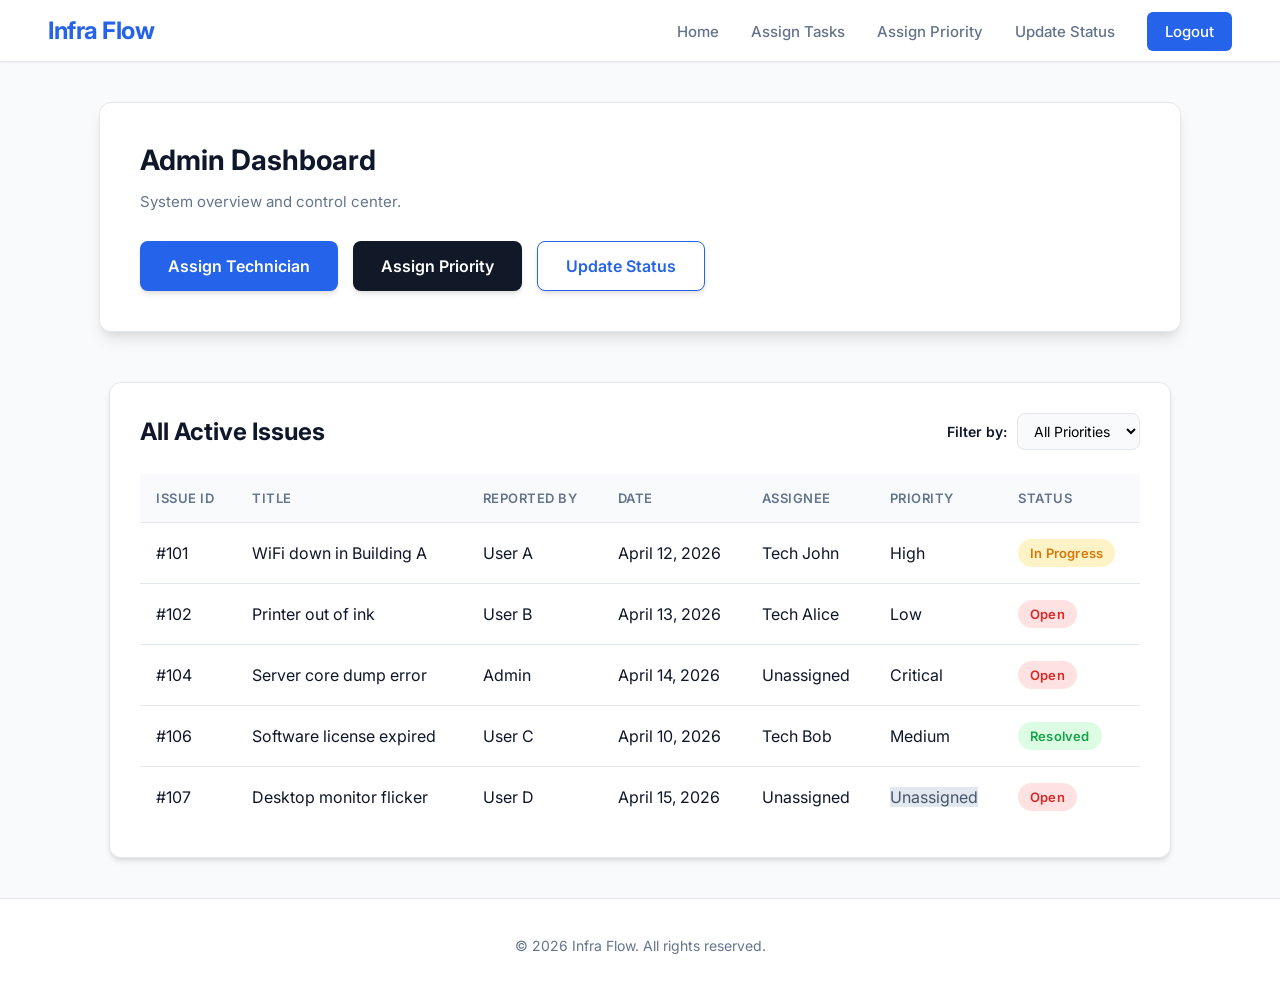
==== frontend/admin_dashboard.html @ 4d061b15 "Add files via upload" ====
<!DOCTYPE html>
<html lang="en">
<head>
    <meta charset="UTF-8">
    <meta name="viewport" content="width=device-width, initial-scale=1.0">
    <title>Admin Dashboard - Infra Flow</title>
    <link rel="stylesheet" href="styles.css">
</head>
<body>
    <nav>
        <h2>Infra Flow</h2>
        <div class="nav-links">
            <a href="front.html">Home</a>
            <a href="assign_technician.html">Assign Tasks</a>
            <a href="assign_priority.html">Assign Priority</a>
            <a href="update_status.html">Update Status</a>
            <a href="login.html" class="btn-nav">Logout</a>
        </div>
    </nav>

    <div class="page-container" style="padding-top: 40px; padding-bottom: 20px;">
        <div class="card" style="max-width: 1000px; text-align:left ; margin-bottom: 30px;">
            <h2>Admin Dashboard</h2>
            <p class="subtitle">System overview and control center.</p>
            <div style="display: flex; gap: 15px; margin-top: 20px; flex-wrap: wrap;">
                <a href="assign_technician.html" class="btn-primary">Assign Technician</a>
                <a href="assign_priority.html" class="btn-primary" style="background: #111827;">Assign Priority</a>
                <a href="update_status.html" class="btn-primary" style="background: var(--surface-color); color: var(--primary-color); border: 1px solid var(--primary-color);">Update Status</a>
            </div>
        </div>
    </div>

    <div class="table-container" style="margin-top: 0;">
        <div class="table-header">
            <h2>All Active Issues</h2>
            <div style="display: flex; gap: 10px; align-items: center;">
                <label for="priorityFilter" style="font-size: 14px; font-weight: 600;">Filter by:</label>
                <select id="priorityFilter" style="padding: 8px 12px; font-size: 14px;">
                    <option value="All">All Priorities</option>
                    <option value="Critical">Critical</option>
                    <option value="High">High</option>
                    <option value="Medium">Medium</option>
                    <option value="Low">Low</option>
                    <option value="Unassigned">Unassigned</option>
                </select>
            </div>
        </div>
        <table id="issuesTable">
            <thead>
                <tr>
                    <th>Issue ID</th>
                    <th>Title</th>
                    <th>Reported By</th>
                    <th>Date</th>
                    <th>Assignee</th>
                    <th>Priority</th>
                    <th>Status</th>
                </tr>
            </thead>
            <tbody>
                <tr>
                    <td>#101</td>
                    <td>WiFi down in Building A</td>
                    <td>User A</td>
                    <td>April 12, 2026</td>
                    <td>Tech John</td>
                    <td data-priority="High"><span class="priority high">High</span></td>
                    <td><span class="status in-progress">In Progress</span></td>
                </tr>
                <tr>
                    <td>#102</td>
                    <td>Printer out of ink</td>
                    <td>User B</td>
                    <td>April 13, 2026</td>
                    <td>Tech Alice</td>
                    <td data-priority="Low"><span class="priority low">Low</span></td>
                    <td><span class="status open">Open</span></td>
                </tr>
                <tr>
                    <td>#104</td>
                    <td>Server core dump error</td>
                    <td>Admin</td>
                    <td>April 14, 2026</td>
                    <td>Unassigned</td>
                    <td data-priority="Critical"><span class="priority critical">Critical</span></td>
                    <td><span class="status open">Open</span></td>
                </tr>
                <tr>
                    <td>#106</td>
                    <td>Software license expired</td>
                    <td>User C</td>
                    <td>April 10, 2026</td>
                    <td>Tech Bob</td>
                    <td data-priority="Medium"><span class="priority medium">Medium</span></td>
                    <td><span class="status resolved">Resolved</span></td>
                </tr>
                <tr>
                    <td>#107</td>
                    <td>Desktop monitor flicker</td>
                    <td>User D</td>
                    <td>April 15, 2026</td>
                    <td>Unassigned</td>
                    <td data-priority="Unassigned"><span class="priority" style="background:#e2e8f0; color:#475569;">Unassigned</span></td>
                    <td><span class="status open">Open</span></td>
                </tr>
            </tbody>
        </table>
    </div>

    <footer>
        <p>© 2026 Infra Flow. All rights reserved.</p>
    </footer>

    <script>
        document.getElementById('priorityFilter').addEventListener('change', function() {
            var selectedPriority = this.value;
            var rows = document.querySelectorAll('#issuesTable tbody tr');
            
            rows.forEach(function(row) {
                var priorityCell = row.querySelector('td[data-priority]');
                if (selectedPriority === 'All') {
                    row.style.display = '';
                } else {
                    if (priorityCell && priorityCell.getAttribute('data-priority') === selectedPriority) {
                        row.style.display = '';
                    } else {
                        row.style.display = 'none';
                    }
                }
            });
        });
    </script>
</body>
</html>
---- frontend/styles.css ----
@import url('https://fonts.googleapis.com/css2?family=Inter:wght@400;500;600;700&display=swap');
:root {
    --bg-color: #f8fafc;  
    --surface-color: #ffffff;
    --primary-color: #2563eb; 
    --primary-hover: #1d4ed8; 
    --text-main: #0f172a; 
    --text-muted: #64748b; 
    --border-color: #e2e8f0; 
    --navbar-bg: #ffffff;
    --navbar-text: #0f172a;
    --shadow-sm: 0 1px 2px 0 rgba(0, 0, 0, 0.05);
    --shadow-md: 0 4px 6px -1px rgba(0, 0, 0, 0.1), 0 2px 4px -1px rgba(0, 0, 0, 0.06);
    --shadow-lg: 0 10px 15px -3px rgba(0, 0, 0, 0.1), 0 4px 6px -2px rgba(0, 0, 0, 0.05);
    --radius: 12px;
}
body {
    margin: 0;
    font-family: 'Inter', sans-serif;
    background-color: var(--bg-color);
    color: var(--text-main);
    display: flex;
    flex-direction: column;
    min-height: 100vh;}
nav {
    display: flex;
    justify-content: space-between;
    align-items: center;
    padding: 16px 48px;
    background: var(--navbar-bg);
    color: var(--navbar-text);
    box-shadow: var(--shadow-sm);
    position: sticky;
    top: 0;
    z-index: 50;
    border-bottom: 1px solid var(--border-color);
}
nav h2 {
    margin: 0;
    font-size: 24px;
    font-weight: 700;
    color: var(--primary-color);
    letter-spacing: -0.5px;
}
nav .nav-links a {
    color: var(--text-muted);
    text-decoration: none;
    margin-left: 28px;
    font-weight: 500;
    font-size: 15px;
    transition: color 0.2s;
}
nav .nav-links a:hover {
    color: var(--primary-color);
}
nav .nav-links a.btn-nav {
    background: var(--primary-color);
    color: white;
    padding: 10px 18px;
    border-radius: 6px;
}
nav .nav-links a.btn-nav:hover {
    background: var(--primary-hover);
    color: white;
} 
.sandy {
    flex-grow: 1;
    display: flex;
    flex-direction: column;
    justify-content: center;
    align-items: center;
    text-align: center;
    padding: 100px 20px;
    background: linear-gradient(180deg, rgba(37, 99, 235, 0.05) 0%, rgba(248, 250, 252, 0) 100%);
}

.sandy h1 {
    font-size: 56px;
    font-weight: 800;
    line-height: 1.1;
    color: var(--text-main);
    letter-spacing: -1.5px;
    margin-bottom: 20px;
    max-width: 800px;
}

.sandy p {
    font-size: 20px;
    color: var(--text-muted);
    margin-bottom: 40px;
    max-width: 600px;
    line-height: 1.6;
}
.btn-primary {
    padding: 14px 28px;
    border: none;
    border-radius: 8px;
    background: var(--primary-color);
    color: white;
    font-size: 16px;
    font-weight: 600;
    cursor: pointer;
    box-shadow: var(--shadow-md);
    transition: all 0.2s ease;
    text-decoration: none;
    display: inline-flex;
    align-items: center;
    justify-content: center;
}
.btn-primary:hover {
    background: var(--primary-hover);
    transform: translateY(-1px);
    box-shadow: var(--shadow-lg);
} 
.page-container {
    display: flex;
    flex-direction: column;
    align-items: center;
    justify-content: center;
    flex-grow: 1;
    padding: 60px 20px;
}
.card {
    background: var(--surface-color);
    padding: 40px;
    border-radius: var(--radius);
    width: 100%;
    max-width: 440px;
    box-shadow: var(--shadow-lg);
    border: 1px solid var(--border-color);
}
.card.center-content {
    text-align: center;
}
.card h2 {
    margin-top: 0;
    margin-bottom: 8px;
    font-size: 28px;
    font-weight: 700;
    color: var(--text-main);
}
.card p.subtitle {
    color: var(--text-muted);
    font-size: 15px;
    margin-bottom: 30px;
} 
form {
    display: flex;
    flex-direction: column;
    gap: 20px;
    text-align: left;
}
.form-group {
    display: flex;
    flex-direction: column;
    gap: 8px;
}
.form-group label {
    font-size: 14px;
    font-weight: 600;
    color: var(--text-main);
}
input, select, textarea {
    padding: 14px;
    border-radius: 8px;
    border: 1px solid var(--border-color);
    outline: none;
    font-family: 'Inter', sans-serif;
    font-size: 15px;
    background-color: #f8fafc;
    transition: border-color 0.2s, background-color 0.2s, box-shadow 0.2s;
}
input:focus, select:focus, textarea:focus {
    border-color: var(--primary-color);
    background-color: #fff;
    box-shadow: 0 0 0 4px rgba(37, 99, 235, 0.1);
}
textarea {
    resize: vertical;
} 
.table-container {
    background: var(--surface-color);
    padding: 30px;
    border-radius: var(--radius);
    width: 100%;
    max-width: 1000px;
    box-shadow: var(--shadow-md);
    border: 1px solid var(--border-color);
    margin: 40px auto;
}
.table-header {
    display: flex;
    justify-content: space-between;
    align-items: center;
    margin-bottom: 24px;
}
.table-header h2 {
    margin: 0;
    font-size: 24px;
    color: var(--text-main);
}
table {
    width: 100%;
    border-collapse: separate;
    border-spacing: 0;
}
th, td {
    padding: 16px;
    text-align: left;
    border-bottom: 1px solid var(--border-color);
}
th {
    background-color: #f8fafc;
    color: var(--text-muted);
    font-weight: 600;
    font-size: 13px;
    text-transform: uppercase;
    letter-spacing: 0.5px;
}
tr:last-child td {
    border-bottom: none;
}

tbody tr {
    transition: background-color 0.15s;
}
tbody tr:hover {
    background-color: #f1f5f9;
} 
.status {
    padding: 6px 12px;
    border-radius: 20px;
    font-size: 13px;
    font-weight: 600;
    display: inline-block;
    letter-spacing: 0.2px;
}
.status.open { background: #fee2e2; color: #dc2626; }
.status.in-progress { background: #fef3c7; color: #d97706; }
.status.resolved { background: #dcfce3; color: #16a34a; }
 .links {
    margin-top: 24px;
    font-size: 14px;
    text-align: center;
}
.links a {
    color: var(--primary-color);
    text-decoration: none;
    font-weight: 600;
}
.links a:hover {
    text-decoration: underline;
}
.tabs {
    display: flex;
    gap: 10px;
    margin-bottom: 24px;
}
.tabs button {
    flex: 1;
    padding: 12px;
    background: #f1f5f9;
    color: var(--text-muted);
    border: none;
    border-radius: 8px;
    font-weight: 600;
    cursor: pointer;
    font-size: 14px;
    transition: all 0.2s;
}
.tabs button.active {
    background: var(--primary-color);
    color: white;
}
.hidden { display: none !important; } 
.features {
    padding: 80px 20px;
    background: var(--surface-color);
    text-align: center;
    border-top: 1px solid var(--border-color);
}
.features h2 {
    font-size: 36px;
    margin-bottom: 50px;
    color: var(--text-main);
    letter-spacing: -0.5px;
}
.cards-container {
    display: flex;
    justify-content: center;
    gap: 30px;
    flex-wrap: wrap;
    max-width: 1200px;
    margin: 0 auto;
}
.feature-card {
    background: var(--surface-color);
    padding: 40px;
    border-radius: var(--radius);
    width: 320px;
    box-shadow: var(--shadow-sm);
    border: 1px solid var(--border-color);
    transition: transform 0.2s, box-shadow 0.2s;
    text-align: center;
}
.feature-card:hover {
    transform: translateY(-4px);
    box-shadow: var(--shadow-lg);
}
.feature-card h3 {
    margin-top: 0;
    color: var(--primary-color);
    font-size: 20px;
    margin-bottom: 12px;
}
.feature-card p {
    color: var(--text-muted);
    line-height: 1.6;
    margin: 0;
}
footer {
    background: var(--surface-color);
    padding: 24px;
    text-align: center;
    color: var(--text-muted);
    font-size: 14px;
    border-top: 1px solid var(--border-color);
}
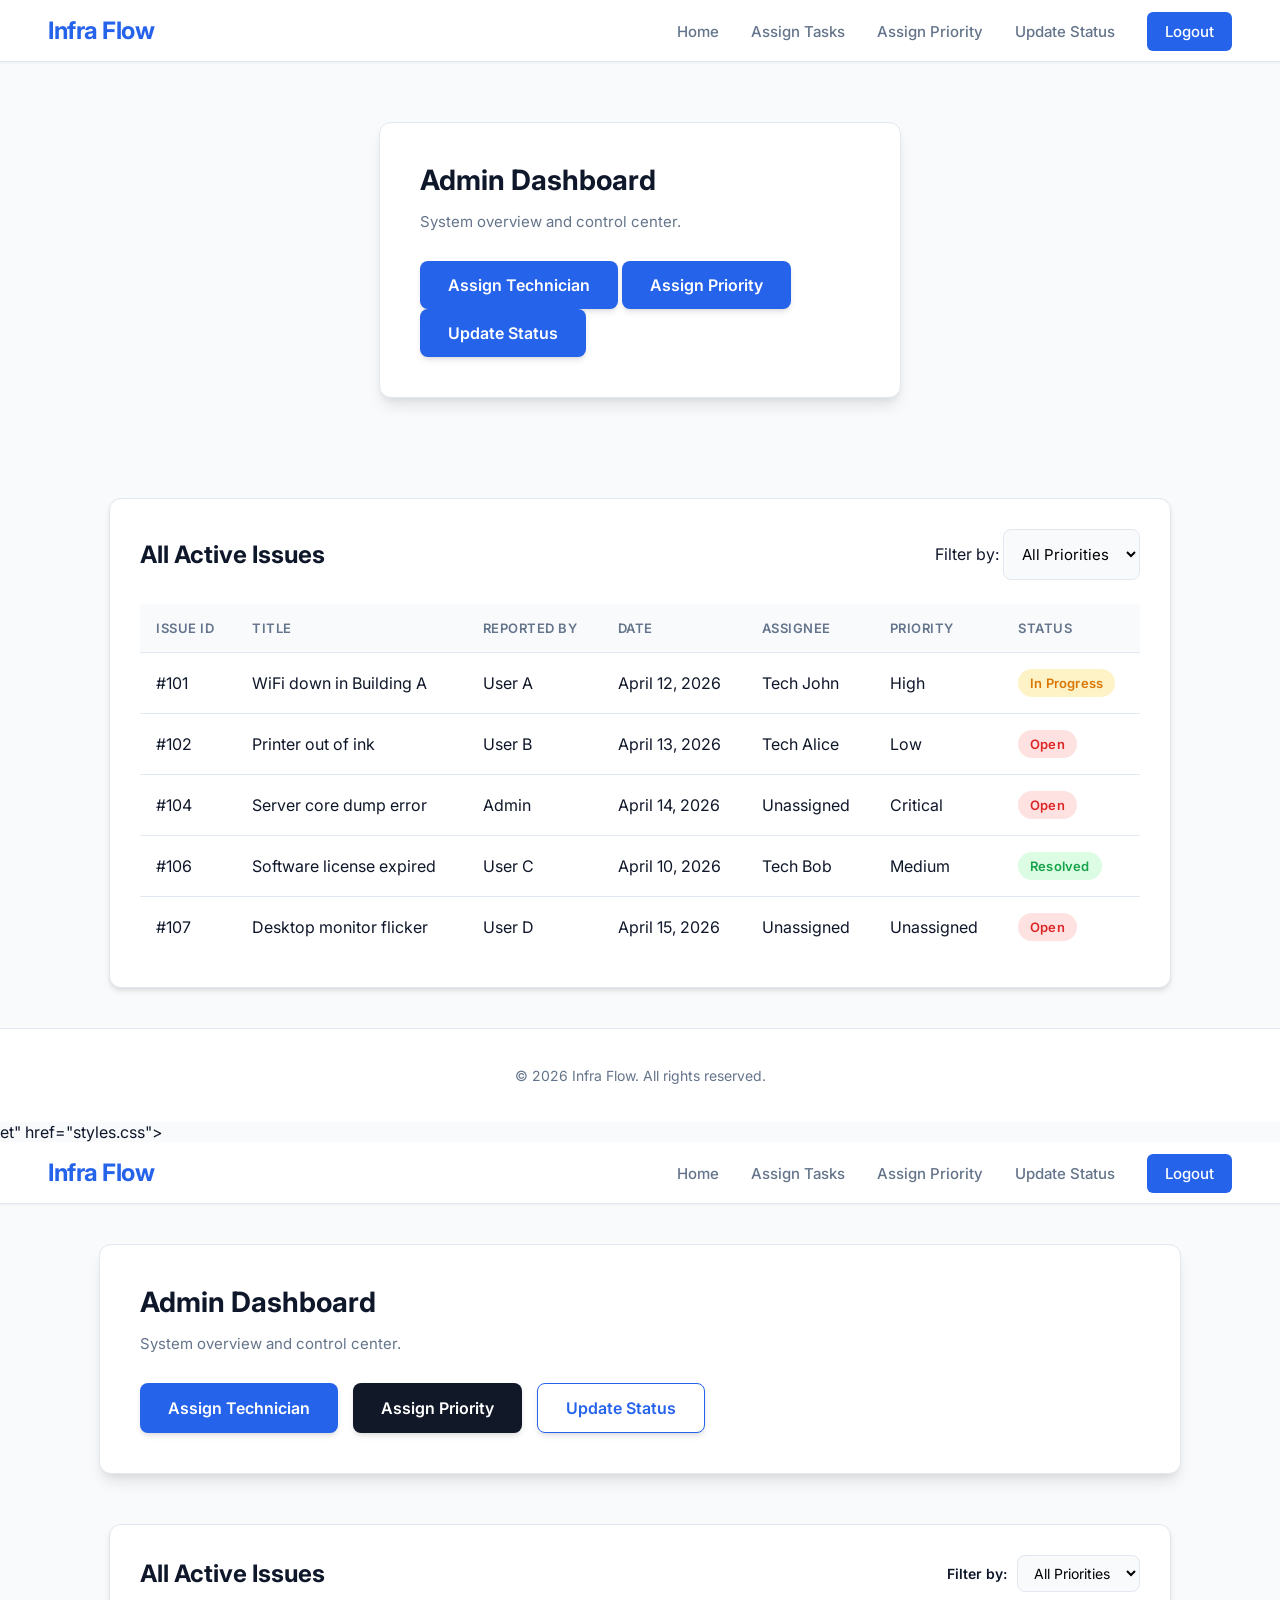
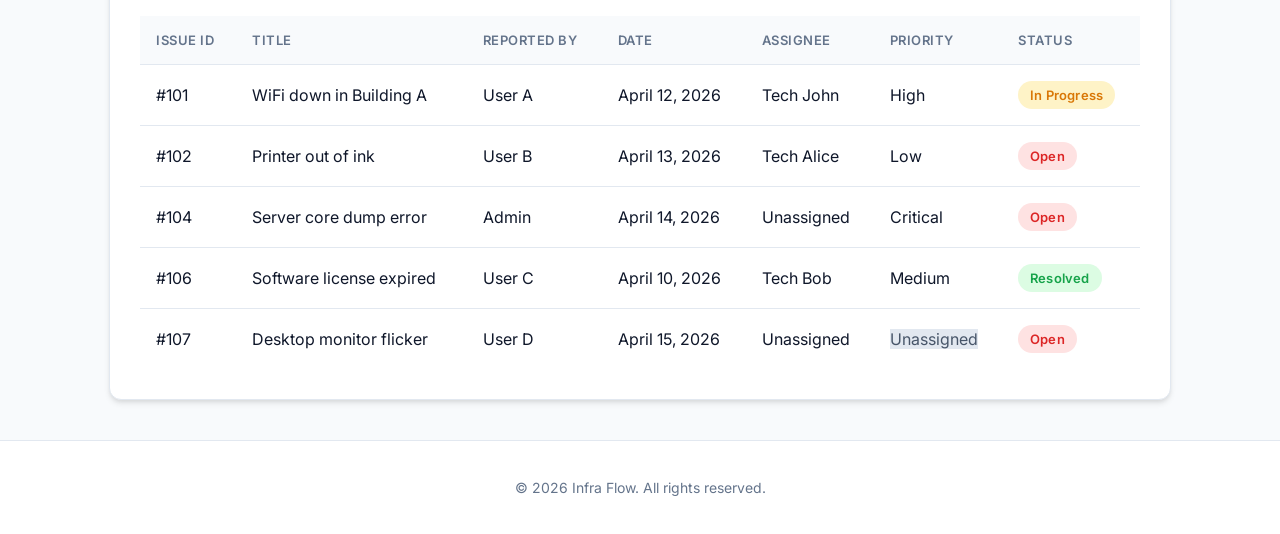
==== commit 96516187: "Update admin_dashboard.html" ====
--- a/frontend/admin_dashboard.html
+++ b/frontend/admin_dashboard.html
@@ -4,7 +4,119 @@
     <meta charset="UTF-8">
     <meta name="viewport" content="width=device-width, initial-scale=1.0">
     <title>Admin Dashboard - Infra Flow</title>
+    <link rel="styleshe<!DOCTYPE html>
+<html lang="en">
+<head>
+    <meta charset="UTF-8">
+    <meta name="viewport" content="width=device-width, initial-scale=1.0">
+    <title>Admin Dashboard - Infra Flow</title>
     <link rel="stylesheet" href="styles.css">
+</head>
+<body>
+    <nav>
+        <h2>Infra Flow</h2>
+        <div class="nav-links">
+            <a href="front.html">Home</a>
+            <a href="assign_technician.html">Assign Tasks</a>
+            <a href="assign_priority.html">Assign Priority</a>
+            <a href="update_status.html">Update Status</a>
+            <a href="login.html" class="btn-nav">Logout</a>
+        </div>
+    </nav>
+    <div class="page-container pt-40-pb-20">
+        <div class="card dashboard-header-card text-left">
+            <h2>Admin Dashboard</h2>
+            <p class="subtitle">System overview and control center.</p>
+            <div class="dashboard-actions">
+                <a href="assign_technician.html" class="btn-primary">Assign Technician</a>
+                <a href="assign_priority.html" class="btn-primary btn-dark">Assign Priority</a>
+                <a href="update_status.html" class="btn-primary btn-outline-primary">Update Status</a>
+            </div>
+        </div>
+    </div>
+    <div class="table-container mt-0">
+        <div class="table-header">
+            <h2>All Active Issues</h2>
+            <div class="filter-row">
+                <label for="priorityFilter" class="filter-label">Filter by:</label>
+                <select id="priorityFilter" class="filter-select">
+                    <option value="All">All Priorities</option>
+                    <option value="Critical">Critical</option>
+                    <option value="High">High</option>
+                    <option value="Medium">Medium</option>
+                    <option value="Low">Low</option>
+                    <option value="Unassigned">Unassigned</option>
+                </select>
+            </div>
+        </div>
+        <table id="issuesTable">
+            <thead>
+                <tr>
+                    <th>Issue ID</th>
+                    <th>Title</th>
+                    <th>Reported By</th>
+                    <th>Date</th>
+                    <th>Assignee</th>
+                    <th>Priority</th>
+                    <th>Status</th>
+                </tr>
+            </thead>
+            <tbody>
+                <tr>
+                    <td>#101</td>
+                    <td>WiFi down in Building A</td>
+                    <td>User A</td>
+                    <td>April 12, 2026</td>
+                    <td>Tech John</td>
+                    <td data-priority="High"><span class="priority high">High</span></td>
+                    <td><span class="status in-progress">In Progress</span></td>
+                </tr>
+                <tr>
+                    <td>#102</td>
+                    <td>Printer out of ink</td>
+                    <td>User B</td>
+                    <td>April 13, 2026</td>
+                    <td>Tech Alice</td>
+                    <td data-priority="Low"><span class="priority low">Low</span></td>
+                    <td><span class="status open">Open</span></td>
+                </tr>
+                <tr>
+                    <td>#104</td>
+                    <td>Server core dump error</td>
+                    <td>Admin</td>
+                    <td>April 14, 2026</td>
+                    <td>Unassigned</td>
+                    <td data-priority="Critical"><span class="priority critical">Critical</span></td>
+                    <td><span class="status open">Open</span></td>
+                </tr>
+                <tr>
+                    <td>#106</td>
+                    <td>Software license expired</td>
+                    <td>User C</td>
+                    <td>April 10, 2026</td>
+                    <td>Tech Bob</td>
+                    <td data-priority="Medium"><span class="priority medium">Medium</span></td>
+                    <td><span class="status resolved">Resolved</span></td>
+                </tr>
+                <tr>
+                    <td>#107</td>
+                    <td>Desktop monitor flicker</td>
+                    <td>User D</td>
+                    <td>April 15, 2026</td>
+                    <td>Unassigned</td>
+                    <td data-priority="Unassigned"><span class="priority unassigned">Unassigned</span></td>
+                    <td><span class="status open">Open</span></td>
+                </tr>
+            </tbody>
+        </table>
+    </div>
+
+    <footer>
+        <p>&copy 2026 Infra Flow. All rights reserved.</p>
+    </footer> 
+</body>
+</html>
+et" href="styles.css">
 </head>
 <body>
     <nav>
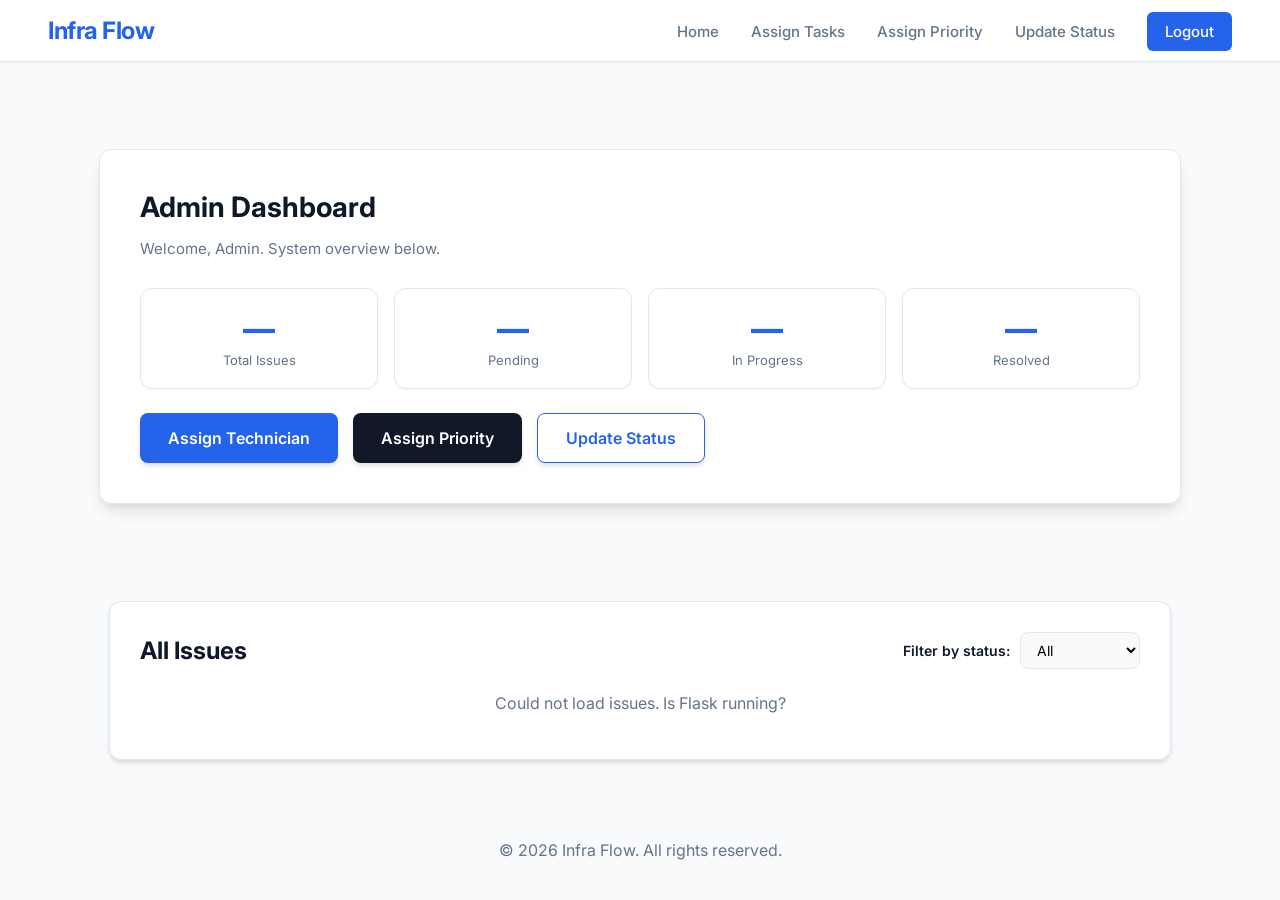
==== commit 886a3d68: "Add files via upload" ====
--- a/frontend/admin_dashboard.html
+++ b/frontend/admin_dashboard.html
@@ -4,13 +4,17 @@
     <meta charset="UTF-8">
     <meta name="viewport" content="width=device-width, initial-scale=1.0">
     <title>Admin Dashboard - Infra Flow</title>
-    <link rel="styleshe<!DOCTYPE html>
-<html lang="en">
-<head>
-    <meta charset="UTF-8">
-    <meta name="viewport" content="width=device-width, initial-scale=1.0">
-    <title>Admin Dashboard - Infra Flow</title>
     <link rel="stylesheet" href="styles.css">
+    <style>
+        .stat-row { display:flex; gap:16px; flex-wrap:wrap; margin-bottom:24px; }
+        .stat-card { background:var(--surface-color); border:1px solid var(--border-color); border-radius:var(--radius); padding:20px 28px; flex:1; min-width:140px; text-align:center; box-shadow:var(--shadow-sm); }
+        .stat-card .num { font-size:32px; font-weight:800; color:var(--primary-color); }
+        .stat-card .label { font-size:13px; color:var(--text-muted); margin-top:4px; }
+        .priority.critical { background:#fee2e2; color:#dc2626; }
+        .priority.high { background:#ffedd5; color:#ea580c; }
+        .priority.medium { background:#fef3c7; color:#d97706; }
+        .priority.low { background:#dcfce7; color:#16a34a; }
+    </style>
 </head>
 <body>
     <nav>
@@ -20,202 +24,59 @@
             <a href="assign_technician.html">Assign Tasks</a>
             <a href="assign_priority.html">Assign Priority</a>
             <a href="update_status.html">Update Status</a>
-            <a href="login.html" class="btn-nav">Logout</a>
-        </div>
-    </nav>
-    <div class="page-container pt-40-pb-20">
-        <div class="card dashboard-header-card text-left">
-            <h2>Admin Dashboard</h2>
-            <p class="subtitle">System overview and control center.</p>
-            <div class="dashboard-actions">
-                <a href="assign_technician.html" class="btn-primary">Assign Technician</a>
-                <a href="assign_priority.html" class="btn-primary btn-dark">Assign Priority</a>
-                <a href="update_status.html" class="btn-primary btn-outline-primary">Update Status</a>
-            </div>
-        </div>
-    </div>
-    <div class="table-container mt-0">
-        <div class="table-header">
-            <h2>All Active Issues</h2>
-            <div class="filter-row">
-                <label for="priorityFilter" class="filter-label">Filter by:</label>
-                <select id="priorityFilter" class="filter-select">
-                    <option value="All">All Priorities</option>
-                    <option value="Critical">Critical</option>
-                    <option value="High">High</option>
-                    <option value="Medium">Medium</option>
-                    <option value="Low">Low</option>
-                    <option value="Unassigned">Unassigned</option>
-                </select>
-            </div>
-        </div>
-        <table id="issuesTable">
-            <thead>
-                <tr>
-                    <th>Issue ID</th>
-                    <th>Title</th>
-                    <th>Reported By</th>
-                    <th>Date</th>
-                    <th>Assignee</th>
-                    <th>Priority</th>
-                    <th>Status</th>
-                </tr>
-            </thead>
-            <tbody>
-                <tr>
-                    <td>#101</td>
-                    <td>WiFi down in Building A</td>
-                    <td>User A</td>
-                    <td>April 12, 2026</td>
-                    <td>Tech John</td>
-                    <td data-priority="High"><span class="priority high">High</span></td>
-                    <td><span class="status in-progress">In Progress</span></td>
-                </tr>
-                <tr>
-                    <td>#102</td>
-                    <td>Printer out of ink</td>
-                    <td>User B</td>
-                    <td>April 13, 2026</td>
-                    <td>Tech Alice</td>
-                    <td data-priority="Low"><span class="priority low">Low</span></td>
-                    <td><span class="status open">Open</span></td>
-                </tr>
-                <tr>
-                    <td>#104</td>
-                    <td>Server core dump error</td>
-                    <td>Admin</td>
-                    <td>April 14, 2026</td>
-                    <td>Unassigned</td>
-                    <td data-priority="Critical"><span class="priority critical">Critical</span></td>
-                    <td><span class="status open">Open</span></td>
-                </tr>
-                <tr>
-                    <td>#106</td>
-                    <td>Software license expired</td>
-                    <td>User C</td>
-                    <td>April 10, 2026</td>
-                    <td>Tech Bob</td>
-                    <td data-priority="Medium"><span class="priority medium">Medium</span></td>
-                    <td><span class="status resolved">Resolved</span></td>
-                </tr>
-                <tr>
-                    <td>#107</td>
-                    <td>Desktop monitor flicker</td>
-                    <td>User D</td>
-                    <td>April 15, 2026</td>
-                    <td>Unassigned</td>
-                    <td data-priority="Unassigned"><span class="priority unassigned">Unassigned</span></td>
-                    <td><span class="status open">Open</span></td>
-                </tr>
-            </tbody>
-        </table>
-    </div>
-
-    <footer>
-        <p>&copy 2026 Infra Flow. All rights reserved.</p>
-    </footer> 
-</body>
-</html>
-et" href="styles.css">
-</head>
-<body>
-    <nav>
-        <h2>Infra Flow</h2>
-        <div class="nav-links">
-            <a href="front.html">Home</a>
-            <a href="assign_technician.html">Assign Tasks</a>
-            <a href="assign_priority.html">Assign Priority</a>
-            <a href="update_status.html">Update Status</a>
-            <a href="login.html" class="btn-nav">Logout</a>
+            <a href="login.html" class="btn-nav" id="logoutBtn">Logout</a>
         </div>
     </nav>
 
     <div class="page-container" style="padding-top: 40px; padding-bottom: 20px;">
-        <div class="card" style="max-width: 1000px; text-align:left ; margin-bottom: 30px;">
+        <div class="card" style="max-width:1000px; text-align:left; margin-bottom:30px;">
             <h2>Admin Dashboard</h2>
-            <p class="subtitle">System overview and control center.</p>
-            <div style="display: flex; gap: 15px; margin-top: 20px; flex-wrap: wrap;">
+            <p class="subtitle">Welcome, <span id="adminName">Admin</span>. System overview below.</p>
+
+            <!-- Stats -->
+            <div class="stat-row" id="statsRow">
+                <div class="stat-card"><div class="num" id="statTotal">—</div><div class="label">Total Issues</div></div>
+                <div class="stat-card"><div class="num" id="statPending">—</div><div class="label">Pending</div></div>
+                <div class="stat-card"><div class="num" id="statProgress">—</div><div class="label">In Progress</div></div>
+                <div class="stat-card"><div class="num" id="statResolved">—</div><div class="label">Resolved</div></div>
+            </div>
+
+            <div style="display:flex; gap:15px; margin-top:10px; flex-wrap:wrap;">
                 <a href="assign_technician.html" class="btn-primary">Assign Technician</a>
-                <a href="assign_priority.html" class="btn-primary" style="background: #111827;">Assign Priority</a>
-                <a href="update_status.html" class="btn-primary" style="background: var(--surface-color); color: var(--primary-color); border: 1px solid var(--primary-color);">Update Status</a>
+                <a href="assign_priority.html" class="btn-primary" style="background:#111827;">Assign Priority</a>
+                <a href="update_status.html" class="btn-primary" style="background:var(--surface-color); color:var(--primary-color); border:1px solid var(--primary-color);">Update Status</a>
             </div>
         </div>
     </div>
 
-    <div class="table-container" style="margin-top: 0;">
+    <div class="table-container" style="margin-top:0;">
         <div class="table-header">
-            <h2>All Active Issues</h2>
-            <div style="display: flex; gap: 10px; align-items: center;">
-                <label for="priorityFilter" style="font-size: 14px; font-weight: 600;">Filter by:</label>
-                <select id="priorityFilter" style="padding: 8px 12px; font-size: 14px;">
-                    <option value="All">All Priorities</option>
-                    <option value="Critical">Critical</option>
-                    <option value="High">High</option>
-                    <option value="Medium">Medium</option>
-                    <option value="Low">Low</option>
-                    <option value="Unassigned">Unassigned</option>
+            <h2>All Issues</h2>
+            <div style="display:flex; gap:10px; align-items:center;">
+                <label for="statusFilter" style="font-size:14px; font-weight:600;">Filter by status:</label>
+                <select id="statusFilter" style="padding:8px 12px; font-size:14px;">
+                    <option value="All">All</option>
+                    <option value="Pending">Pending</option>
+                    <option value="In Progress">In Progress</option>
+                    <option value="Scheduled">Scheduled</option>
+                    <option value="Resolved">Resolved</option>
+                    <option value="Closed">Closed</option>
                 </select>
             </div>
         </div>
-        <table id="issuesTable">
+        <p id="loadingMsg" style="color:var(--text-muted); text-align:center;">Loading issues...</p>
+        <table id="issuesTable" style="display:none;">
             <thead>
                 <tr>
                     <th>Issue ID</th>
-                    <th>Title</th>
-                    <th>Reported By</th>
+                    <th>Description</th>
+                    <th>Category</th>
+                    <th>Location</th>
+                    <th>Status</th>
                     <th>Date</th>
-                    <th>Assignee</th>
-                    <th>Priority</th>
-                    <th>Status</th>
                 </tr>
             </thead>
-            <tbody>
-                <tr>
-                    <td>#101</td>
-                    <td>WiFi down in Building A</td>
-                    <td>User A</td>
-                    <td>April 12, 2026</td>
-                    <td>Tech John</td>
-                    <td data-priority="High"><span class="priority high">High</span></td>
-                    <td><span class="status in-progress">In Progress</span></td>
-                </tr>
-                <tr>
-                    <td>#102</td>
-                    <td>Printer out of ink</td>
-                    <td>User B</td>
-                    <td>April 13, 2026</td>
-                    <td>Tech Alice</td>
-                    <td data-priority="Low"><span class="priority low">Low</span></td>
-                    <td><span class="status open">Open</span></td>
-                </tr>
-                <tr>
-                    <td>#104</td>
-                    <td>Server core dump error</td>
-                    <td>Admin</td>
-                    <td>April 14, 2026</td>
-                    <td>Unassigned</td>
-                    <td data-priority="Critical"><span class="priority critical">Critical</span></td>
-                    <td><span class="status open">Open</span></td>
-                </tr>
-                <tr>
-                    <td>#106</td>
-                    <td>Software license expired</td>
-                    <td>User C</td>
-                    <td>April 10, 2026</td>
-                    <td>Tech Bob</td>
-                    <td data-priority="Medium"><span class="priority medium">Medium</span></td>
-                    <td><span class="status resolved">Resolved</span></td>
-                </tr>
-                <tr>
-                    <td>#107</td>
-                    <td>Desktop monitor flicker</td>
-                    <td>User D</td>
-                    <td>April 15, 2026</td>
-                    <td>Unassigned</td>
-                    <td data-priority="Unassigned"><span class="priority" style="background:#e2e8f0; color:#475569;">Unassigned</span></td>
-                    <td><span class="status open">Open</span></td>
-                </tr>
-            </tbody>
+            <tbody id="issuesBody"></tbody>
         </table>
     </div>
 
@@ -224,23 +85,72 @@
     </footer>
 
     <script>
-        document.getElementById('priorityFilter').addEventListener('change', function() {
-            var selectedPriority = this.value;
-            var rows = document.querySelectorAll('#issuesTable tbody tr');
-            
-            rows.forEach(function(row) {
-                var priorityCell = row.querySelector('td[data-priority]');
-                if (selectedPriority === 'All') {
-                    row.style.display = '';
-                } else {
-                    if (priorityCell && priorityCell.getAttribute('data-priority') === selectedPriority) {
-                        row.style.display = '';
-                    } else {
-                        row.style.display = 'none';
-                    }
-                }
-            });
+        const API = 'http://localhost:5000';
+        const role = localStorage.getItem('role') || 'Faculty';
+        let allIssues = [];
+
+        document.getElementById('adminName').textContent = localStorage.getItem('name') || 'Admin';
+
+        function statusClass(status) {
+            if (!status) return 'open';
+            const s = status.toLowerCase().replace(' ', '-');
+            if (s === 'pending') return 'open';
+            if (['in-progress','scheduled','under-review'].includes(s)) return 'in-progress';
+            if (['resolved','closed'].includes(s)) return 'resolved';
+            return 'open';
+        }
+
+        function renderIssues(issues) {
+            const tbody = document.getElementById('issuesBody');
+            tbody.innerHTML = issues.map(i => `
+                <tr>
+                    <td style="font-weight:500;">#${i.issue_id}</td>
+                    <td>${i.description}</td>
+                    <td>${i.category || '-'}</td>
+                    <td>${i.building_name ? i.building_name + (i.room_no ? '/' + i.room_no : '') : '-'}</td>
+                    <td><span class="status ${statusClass(i.status)}">${i.status}</span></td>
+                    <td>${i.reported_date ? i.reported_date.substring(0, 10) : '-'}</td>
+                </tr>
+            `).join('');
+            document.getElementById('issuesTable').style.display = 'table';
+        }
+
+        async function loadStats() {
+            try {
+                const res = await fetch(`${API}/dashboard/status-count`, { headers: { role } });
+                const data = await res.json();
+                const total = Object.values(data).reduce((a, b) => a + b, 0);
+                document.getElementById('statTotal').textContent = total;
+                document.getElementById('statPending').textContent = data['Pending'] || 0;
+                document.getElementById('statProgress').textContent = (data['In Progress'] || 0) + (data['Scheduled'] || 0);
+                document.getElementById('statResolved').textContent = (data['Resolved'] || 0) + (data['Closed'] || 0);
+            } catch {}
+        }
+
+        async function loadIssues() {
+            try {
+                const res = await fetch(`${API}/issues`, { headers: { role } });
+                allIssues = await res.json();
+                document.getElementById('loadingMsg').style.display = 'none';
+                renderIssues(allIssues);
+            } catch (err) {
+                document.getElementById('loadingMsg').textContent = 'Could not load issues. Is Flask running?';
+            }
+        }
+
+        document.getElementById('statusFilter').addEventListener('change', function() {
+            const val = this.value;
+            renderIssues(val === 'All' ? allIssues : allIssues.filter(i => i.status === val));
         });
+
+        document.getElementById('logoutBtn').addEventListener('click', function(e) {
+            e.preventDefault();
+            localStorage.clear();
+            window.location.href = 'login.html';
+        });
+
+        loadStats();
+        loadIssues();
     </script>
 </body>
 </html>
--- a/frontend/styles.css
+++ b/frontend/styles.css
@@ -1,4 +1,5 @@
 @import url('https://fonts.googleapis.com/css2?family=Inter:wght@400;500;600;700&display=swap');
+
 :root {
     --bg-color: #f8fafc;  
     --surface-color: #ffffff;
@@ -14,6 +15,7 @@
     --shadow-lg: 0 10px 15px -3px rgba(0, 0, 0, 0.1), 0 4px 6px -2px rgba(0, 0, 0, 0.05);
     --radius: 12px;
 }
+
 body {
     margin: 0;
     font-family: 'Inter', sans-serif;
@@ -21,7 +23,10 @@
     color: var(--text-main);
     display: flex;
     flex-direction: column;
-    min-height: 100vh;}
+    min-height: 100vh;
+}
+
+/* NAVBAR */
 nav {
     display: flex;
     justify-content: space-between;
@@ -35,6 +40,7 @@
     z-index: 50;
     border-bottom: 1px solid var(--border-color);
 }
+
 nav h2 {
     margin: 0;
     font-size: 24px;
@@ -42,6 +48,7 @@
     color: var(--primary-color);
     letter-spacing: -0.5px;
 }
+
 nav .nav-links a {
     color: var(--text-muted);
     text-decoration: none;
@@ -50,19 +57,24 @@
     font-size: 15px;
     transition: color 0.2s;
 }
+
 nav .nav-links a:hover {
     color: var(--primary-color);
 }
+
 nav .nav-links a.btn-nav {
     background: var(--primary-color);
     color: white;
     padding: 10px 18px;
     border-radius: 6px;
 }
+
 nav .nav-links a.btn-nav:hover {
     background: var(--primary-hover);
     color: white;
-} 
+}
+
+/* HERO */
 .sandy {
     flex-grow: 1;
     display: flex;
@@ -91,6 +103,8 @@
     max-width: 600px;
     line-height: 1.6;
 }
+
+/* BUTTON */
 .btn-primary {
     padding: 14px 28px;
     border: none;
@@ -107,11 +121,14 @@
     align-items: center;
     justify-content: center;
 }
+
 .btn-primary:hover {
     background: var(--primary-hover);
     transform: translateY(-1px);
     box-shadow: var(--shadow-lg);
-} 
+}
+
+/* PAGE */
 .page-container {
     display: flex;
     flex-direction: column;
@@ -120,6 +137,8 @@
     flex-grow: 1;
     padding: 60px 20px;
 }
+
+/* CARD */
 .card {
     background: var(--surface-color);
     padding: 40px;
@@ -129,9 +148,11 @@
     box-shadow: var(--shadow-lg);
     border: 1px solid var(--border-color);
 }
+
 .card.center-content {
     text-align: center;
 }
+
 .card h2 {
     margin-top: 0;
     margin-bottom: 8px;
@@ -139,27 +160,33 @@
     font-weight: 700;
     color: var(--text-main);
 }
+
 .card p.subtitle {
     color: var(--text-muted);
     font-size: 15px;
     margin-bottom: 30px;
-} 
+}
+
+/* FORM */
 form {
     display: flex;
     flex-direction: column;
     gap: 20px;
     text-align: left;
 }
+
 .form-group {
     display: flex;
     flex-direction: column;
     gap: 8px;
 }
+
 .form-group label {
     font-size: 14px;
     font-weight: 600;
     color: var(--text-main);
 }
+
 input, select, textarea {
     padding: 14px;
     border-radius: 8px;
@@ -170,14 +197,18 @@
     background-color: #f8fafc;
     transition: border-color 0.2s, background-color 0.2s, box-shadow 0.2s;
 }
+
 input:focus, select:focus, textarea:focus {
     border-color: var(--primary-color);
     background-color: #fff;
     box-shadow: 0 0 0 4px rgba(37, 99, 235, 0.1);
 }
+
 textarea {
     resize: vertical;
-} 
+}
+
+/* TABLE */
 .table-container {
     background: var(--surface-color);
     padding: 30px;
@@ -188,141 +219,251 @@
     border: 1px solid var(--border-color);
     margin: 40px auto;
 }
+
 .table-header {
     display: flex;
     justify-content: space-between;
     align-items: center;
     margin-bottom: 24px;
 }
+
 .table-header h2 {
     margin: 0;
     font-size: 24px;
     color: var(--text-main);
 }
+
 table {
     width: 100%;
     border-collapse: separate;
     border-spacing: 0;
 }
+
 th, td {
     padding: 16px;
     text-align: left;
     border-bottom: 1px solid var(--border-color);
 }
+
 th {
     background-color: #f8fafc;
     color: var(--text-muted);
     font-weight: 600;
     font-size: 13px;
     text-transform: uppercase;
-    letter-spacing: 0.5px;
-}
-tr:last-child td {
-    border-bottom: none;
-}
-
-tbody tr {
-    transition: background-color 0.15s;
-}
+}
+
 tbody tr:hover {
     background-color: #f1f5f9;
-} 
+}
+
+/* STATUS */
 .status {
     padding: 6px 12px;
     border-radius: 20px;
     font-size: 13px;
     font-weight: 600;
-    display: inline-block;
-    letter-spacing: 0.2px;
-}
+}
+
 .status.open { background: #fee2e2; color: #dc2626; }
 .status.in-progress { background: #fef3c7; color: #d97706; }
 .status.resolved { background: #dcfce3; color: #16a34a; }
- .links {
+
+/* PRIORITY */
+.priority {
+    padding: 6px 12px;
+    border-radius: 20px;
+    font-size: 13px;
+    font-weight: 600;
+}
+
+.priority.high { background: #fee2e2; color: #dc2626; }
+.priority.medium { background: #fef3c7; color: #d97706; }
+.priority.low { background: #dcfce3; color: #16a34a; }
+.priority.critical { background: #7f1d1d; color: #ffffff; }
+
+/* LINKS */
+.links {
     margin-top: 24px;
-    font-size: 14px;
     text-align: center;
 }
+
 .links a {
     color: var(--primary-color);
-    text-decoration: none;
-    font-weight: 600;
-}
-.links a:hover {
-    text-decoration: underline;
-}
-.tabs {
-    display: flex;
-    gap: 10px;
-    margin-bottom: 24px;
-}
-.tabs button {
-    flex: 1;
-    padding: 12px;
-    background: #f1f5f9;
-    color: var(--text-muted);
-    border: none;
-    border-radius: 8px;
-    font-weight: 600;
-    cursor: pointer;
-    font-size: 14px;
-    transition: all 0.2s;
-}
-.tabs button.active {
-    background: var(--primary-color);
-    color: white;
-}
-.hidden { display: none !important; } 
+    font-weight: 600;
+}
+
+/* FEATURES */
 .features {
     padding: 80px 20px;
-    background: var(--surface-color);
     text-align: center;
-    border-top: 1px solid var(--border-color);
-}
-.features h2 {
-    font-size: 36px;
-    margin-bottom: 50px;
-    color: var(--text-main);
-    letter-spacing: -0.5px;
-}
+}
+
 .cards-container {
     display: flex;
-    justify-content: center;
     gap: 30px;
     flex-wrap: wrap;
-    max-width: 1200px;
-    margin: 0 auto;
-}
+    justify-content: center;
+}
+
 .feature-card {
-    background: var(--surface-color);
     padding: 40px;
     border-radius: var(--radius);
     width: 320px;
     box-shadow: var(--shadow-sm);
-    border: 1px solid var(--border-color);
-    transition: transform 0.2s, box-shadow 0.2s;
-    text-align: center;
-}
-.feature-card:hover {
-    transform: translateY(-4px);
-    box-shadow: var(--shadow-lg);
-}
-.feature-card h3 {
-    margin-top: 0;
-    color: var(--primary-color);
-    font-size: 20px;
-    margin-bottom: 12px;
-}
-.feature-card p {
-    color: var(--text-muted);
-    line-height: 1.6;
-    margin: 0;
-}
+} 
 footer {
-    background: var(--surface-color);
     padding: 24px;
     text-align: center;
     color: var(--text-muted);
+} 
+input[type="file"] {
+    padding: 10px;
+    background-color: #f8fafc;
+    border: 1px dashed var(--border-color);
+    cursor: pointer;
+}
+
+input[type="file"]:hover {
+    border-color: var(--primary-color);
+}
+ 
+#preview {
+    margin-top: 10px;
+    max-width: 100%;
+    max-height: 200px;
+    border-radius: 8px;
+    display: none;
+    border: 1px solid var(--border-color);
+    box-shadow: var(--shadow-sm);
+}
+ 
+.success-msg {
+    color: #16a34a;
     font-size: 14px;
-    border-top: 1px solid var(--border-color);
-}
+    font-weight: 500;
+    margin-top: 10px;
+    display: none;
+}
+
+ 
+.tabs {
+    display: flex;
+    gap: 10px;
+    margin-bottom: 24px;
+    border-bottom: 1px solid var(--border-color);
+}
+
+.tabs button {
+    flex: 1;
+    background: none;
+    border: none;
+    padding: 12px;
+    font-size: 15px;
+    font-weight: 600;
+    color: var(--text-muted);
+    cursor: pointer;
+    border-bottom: 2px solid transparent;
+    margin-bottom: -1px;
+    transition: all 0.2s;
+}
+
+.tabs button:hover {
+    color: var(--text-main);
+}
+
+.tabs button.active {
+    color: var(--primary-color);
+    border-bottom-color: var(--primary-color);
+}
+
+.hidden {
+    display: none !important;
+}
+ 
+.mt-0 { margin-top: 0 !important; }
+.mt-8 { margin-top: 8px !important; }
+.mt-10 { margin-top: 10px !important; }
+.mt-16 { margin-top: 16px !important; }
+.mb-24 { margin-bottom: 24px !important; }
+.pt-40-pb-20 { padding-top: 40px; padding-bottom: 20px; }
+.text-left { text-align: left !important; }
+.text-center { text-align: center !important; }
+.w-100 { width: 100% !important; }
+
+.dashboard-header-card {
+    max-width: 1000px;
+    margin-bottom: 30px;
+}
+.dashboard-actions {
+    display: flex;
+    gap: 15px;
+    margin-top: 20px;
+    flex-wrap: wrap;
+}
+.filter-row {
+    display: flex;
+    gap: 10px;
+    align-items: center;
+}
+.filter-label {
+    font-size: 14px;
+    font-weight: 600;
+}
+.filter-select {
+    padding: 8px 12px;
+    font-size: 14px;
+}
+.priority.unassigned {
+    background: #e2e8f0;
+    color: #475569;
+}
+
+.auth-card {
+    max-width: 420px;
+    padding: 32px;
+}
+.auth-title {
+    font-size: 24px;
+    color: var(--primary-color);
+    margin: 0;
+}
+.auth-links {
+    margin-top: 20px;
+}
+.auth-links p {
+    font-size: 14px;
+    color: var(--text-muted);
+}
+.auth-links a {
+    color: var(--primary-color);
+    font-weight: 600;
+    text-decoration: none;
+}
+.btn-dark {
+    background: #111827;
+}
+.btn-dark:hover {
+    background: #000000;
+}
+.btn-outline-primary {
+    background: var(--surface-color) !important;
+    color: var(--primary-color) !important;
+    border: 1px solid var(--primary-color) !important;
+}
+.btn-outline-primary:hover {
+    background: #eff6ff !important;
+} 
+@media (max-width: 480px) {
+    .card {
+        padding: 25px;
+    }
+
+    nav {
+        padding: 12px 20px;
+    }
+
+    .nav-links a {
+        margin-left: 15px;
+    }
+}
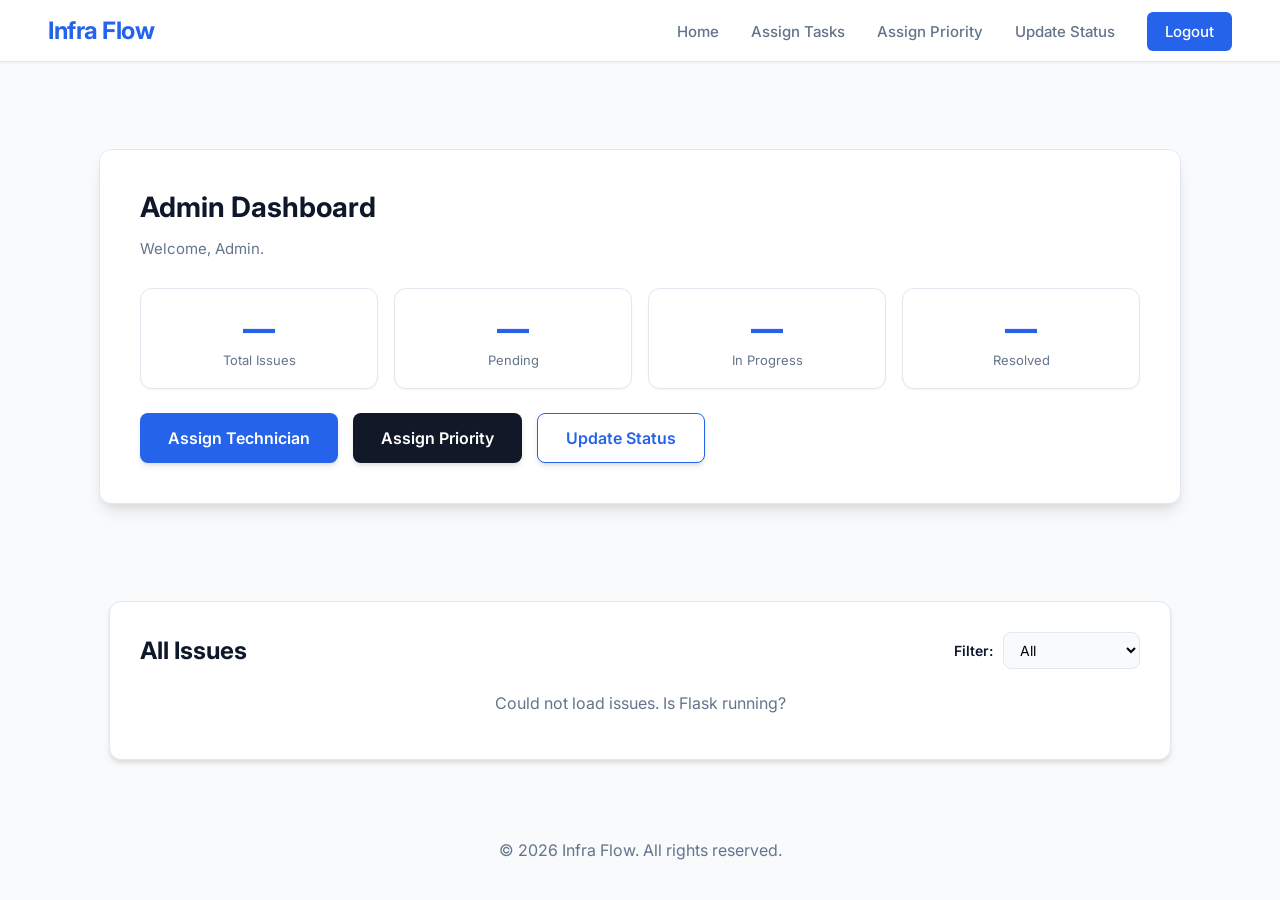
==== commit 68dd917f: "Refactor admin dashboard layout and styles Refactor styles and HTML structure for admin dashboard. U" ====
--- a/frontend/admin_dashboard.html
+++ b/frontend/admin_dashboard.html
@@ -6,14 +6,51 @@
     <title>Admin Dashboard - Infra Flow</title>
     <link rel="stylesheet" href="styles.css">
     <style>
-        .stat-row { display:flex; gap:16px; flex-wrap:wrap; margin-bottom:24px; }
-        .stat-card { background:var(--surface-color); border:1px solid var(--border-color); border-radius:var(--radius); padding:20px 28px; flex:1; min-width:140px; text-align:center; box-shadow:var(--shadow-sm); }
-        .stat-card .num { font-size:32px; font-weight:800; color:var(--primary-color); }
-        .stat-card .label { font-size:13px; color:var(--text-muted); margin-top:4px; }
-        .priority.critical { background:#fee2e2; color:#dc2626; }
-        .priority.high { background:#ffedd5; color:#ea580c; }
-        .priority.medium { background:#fef3c7; color:#d97706; }
-        .priority.low { background:#dcfce7; color:#16a34a; }
+        .stat-row {
+            display: flex; gap: 16px; flex-wrap: wrap; margin-bottom: 24px;
+        }
+        .stat-card {
+            background: var(--surface-color);
+            border: 1px solid var(--border-color);
+            border-radius: var(--radius);
+            padding: 20px 28px;
+            flex: 1; min-width: 130px;
+            text-align: center;
+            box-shadow: var(--shadow-sm);
+        }
+        .stat-card .num  { font-size: 32px; font-weight: 800; color: var(--primary-color); }
+        .stat-card .lbl  { font-size: 13px; color: var(--text-muted); margin-top: 4px; }
+
+        /* Proof thumbnail in table */
+        .thumb {
+            width: 40px; height: 40px;
+            object-fit: cover;
+            border-radius: 5px;
+            border: 1px solid var(--border-color);
+            cursor: pointer;
+            transition: transform 0.15s;
+        }
+        .thumb:hover { transform: scale(1.1); }
+
+        /* Lightbox */
+        #lightbox {
+            display: none;
+            position: fixed; inset: 0;
+            background: rgba(0,0,0,0.82);
+            z-index: 999;
+            justify-content: center; align-items: center;
+        }
+        #lightbox.open { display: flex; }
+        #lightbox img {
+            max-width: 90vw; max-height: 85vh;
+            border-radius: 10px;
+            box-shadow: 0 20px 60px rgba(0,0,0,0.5);
+        }
+        #lightbox .close-btn {
+            position: absolute; top: 24px; right: 32px;
+            color: white; font-size: 32px;
+            cursor: pointer; user-select: none;
+        }
     </style>
 </head>
 <body>
@@ -28,23 +65,24 @@
         </div>
     </nav>
 
-    <div class="page-container" style="padding-top: 40px; padding-bottom: 20px;">
+    <div class="page-container" style="padding-top:40px; padding-bottom:20px;">
         <div class="card" style="max-width:1000px; text-align:left; margin-bottom:30px;">
             <h2>Admin Dashboard</h2>
-            <p class="subtitle">Welcome, <span id="adminName">Admin</span>. System overview below.</p>
-
-            <!-- Stats -->
-            <div class="stat-row" id="statsRow">
-                <div class="stat-card"><div class="num" id="statTotal">—</div><div class="label">Total Issues</div></div>
-                <div class="stat-card"><div class="num" id="statPending">—</div><div class="label">Pending</div></div>
-                <div class="stat-card"><div class="num" id="statProgress">—</div><div class="label">In Progress</div></div>
-                <div class="stat-card"><div class="num" id="statResolved">—</div><div class="label">Resolved</div></div>
+            <p class="subtitle">Welcome, <span id="adminName">Admin</span>.</p>
+
+            <div class="stat-row">
+                <div class="stat-card"><div class="num" id="statTotal">—</div><div class="lbl">Total Issues</div></div>
+                <div class="stat-card"><div class="num" id="statPending">—</div><div class="lbl">Pending</div></div>
+                <div class="stat-card"><div class="num" id="statProgress">—</div><div class="lbl">In Progress</div></div>
+                <div class="stat-card"><div class="num" id="statResolved">—</div><div class="lbl">Resolved</div></div>
             </div>
 
-            <div style="display:flex; gap:15px; margin-top:10px; flex-wrap:wrap;">
+            <div style="display:flex; gap:15px; flex-wrap:wrap;">
                 <a href="assign_technician.html" class="btn-primary">Assign Technician</a>
-                <a href="assign_priority.html" class="btn-primary" style="background:#111827;">Assign Priority</a>
-                <a href="update_status.html" class="btn-primary" style="background:var(--surface-color); color:var(--primary-color); border:1px solid var(--primary-color);">Update Status</a>
+                <a href="assign_priority.html"   class="btn-primary" style="background:#111827;">Assign Priority</a>
+                <a href="update_status.html"     class="btn-primary"
+                   style="background:var(--surface-color); color:var(--primary-color);
+                          border:1px solid var(--primary-color);">Update Status</a>
             </div>
         </div>
     </div>
@@ -53,10 +91,11 @@
         <div class="table-header">
             <h2>All Issues</h2>
             <div style="display:flex; gap:10px; align-items:center;">
-                <label for="statusFilter" style="font-size:14px; font-weight:600;">Filter by status:</label>
+                <label for="statusFilter" style="font-size:14px; font-weight:600;">Filter:</label>
                 <select id="statusFilter" style="padding:8px 12px; font-size:14px;">
                     <option value="All">All</option>
                     <option value="Pending">Pending</option>
+                    <option value="Under Review">Under Review</option>
                     <option value="In Progress">In Progress</option>
                     <option value="Scheduled">Scheduled</option>
                     <option value="Resolved">Resolved</option>
@@ -68,10 +107,11 @@
         <table id="issuesTable" style="display:none;">
             <thead>
                 <tr>
-                    <th>Issue ID</th>
+                    <th>ID</th>
                     <th>Description</th>
                     <th>Category</th>
                     <th>Location</th>
+                    <th>Proof</th>
                     <th>Status</th>
                     <th>Date</th>
                 </tr>
@@ -80,50 +120,81 @@
         </table>
     </div>
 
-    <footer>
-        <p>© 2026 Infra Flow. All rights reserved.</p>
-    </footer>
+    <!-- Lightbox -->
+    <div id="lightbox">
+        <span class="close-btn" id="closeLight">&times;</span>
+        <img id="lightboxImg" src="" alt="Proof">
+    </div>
+
+    <footer><p>© 2026 Infra Flow. All rights reserved.</p></footer>
 
     <script>
-        const API = 'http://localhost:5000';
+        const API  = 'http://localhost:5000';
         const role = localStorage.getItem('role') || 'Faculty';
         let allIssues = [];
 
-        document.getElementById('adminName').textContent = localStorage.getItem('name') || 'Admin';
-
-        function statusClass(status) {
-            if (!status) return 'open';
-            const s = status.toLowerCase().replace(' ', '-');
-            if (s === 'pending') return 'open';
-            if (['in-progress','scheduled','under-review'].includes(s)) return 'in-progress';
-            if (['resolved','closed'].includes(s)) return 'resolved';
+        document.getElementById('adminName').textContent =
+            localStorage.getItem('name') || 'Admin';
+
+        function statusClass(s) {
+            if (!s) return 'open';
+            const v = s.toLowerCase().replace(/\s+/g, '-');
+            if (v === 'pending') return 'open';
+            if (['in-progress','scheduled','under-review'].includes(v)) return 'in-progress';
+            if (['resolved','closed'].includes(v)) return 'resolved';
             return 'open';
         }
+
+        function openLightbox(url) {
+            document.getElementById('lightboxImg').src = url;
+            document.getElementById('lightbox').classList.add('open');
+        }
+        document.getElementById('closeLight').addEventListener('click', () =>
+            document.getElementById('lightbox').classList.remove('open'));
+        document.getElementById('lightbox').addEventListener('click', function (e) {
+            if (e.target === this) this.classList.remove('open');
+        });
 
         function renderIssues(issues) {
             const tbody = document.getElementById('issuesBody');
-            tbody.innerHTML = issues.map(i => `
-                <tr>
-                    <td style="font-weight:500;">#${i.issue_id}</td>
-                    <td>${i.description}</td>
-                    <td>${i.category || '-'}</td>
-                    <td>${i.building_name ? i.building_name + (i.room_no ? '/' + i.room_no : '') : '-'}</td>
-                    <td><span class="status ${statusClass(i.status)}">${i.status}</span></td>
-                    <td>${i.reported_date ? i.reported_date.substring(0, 10) : '-'}</td>
-                </tr>
-            `).join('');
+            tbody.innerHTML = issues.map(i => {
+                const imgCell = i.proof_image
+                    ? `<td>
+                           <img class="thumb" src="${i.proof_image}"
+                                onclick="openLightbox('${i.proof_image}')"
+                                onerror="this.style.display='none';this.nextSibling.style.display='inline'"
+                                alt="proof">
+                           <span style="display:none; font-size:12px; color:var(--text-muted);">N/A</span>
+                       </td>`
+                    : `<td style="font-size:13px; color:var(--text-muted);">None</td>`;
+
+                return `
+                    <tr>
+                        <td style="font-weight:500;">#${i.issue_id}</td>
+                        <td>${i.description}</td>
+                        <td>${i.category || '—'}</td>
+                        <td>${i.building_name
+                            ? i.building_name + (i.room_no ? '/' + i.room_no : '')
+                            : '—'}</td>
+                        ${imgCell}
+                        <td><span class="status ${statusClass(i.status)}">${i.status}</span></td>
+                        <td>${i.reported_date ? i.reported_date.substring(0, 10) : '—'}</td>
+                    </tr>`;
+            }).join('');
             document.getElementById('issuesTable').style.display = 'table';
         }
 
         async function loadStats() {
             try {
-                const res = await fetch(`${API}/dashboard/status-count`, { headers: { role } });
+                const res  = await fetch(`${API}/dashboard/status-count`, { headers: { role } });
                 const data = await res.json();
                 const total = Object.values(data).reduce((a, b) => a + b, 0);
-                document.getElementById('statTotal').textContent = total;
+                document.getElementById('statTotal').textContent   = total;
                 document.getElementById('statPending').textContent = data['Pending'] || 0;
-                document.getElementById('statProgress').textContent = (data['In Progress'] || 0) + (data['Scheduled'] || 0);
-                document.getElementById('statResolved').textContent = (data['Resolved'] || 0) + (data['Closed'] || 0);
+                document.getElementById('statProgress').textContent =
+                    (data['In Progress'] || 0) + (data['Scheduled'] || 0) + (data['Under Review'] || 0);
+                document.getElementById('statResolved').textContent =
+                    (data['Resolved'] || 0) + (data['Closed'] || 0);
             } catch {}
         }
 
@@ -134,16 +205,17 @@
                 document.getElementById('loadingMsg').style.display = 'none';
                 renderIssues(allIssues);
             } catch (err) {
-                document.getElementById('loadingMsg').textContent = 'Could not load issues. Is Flask running?';
+                document.getElementById('loadingMsg').textContent =
+                    'Could not load issues. Is Flask running?';
             }
         }
 
-        document.getElementById('statusFilter').addEventListener('change', function() {
+        document.getElementById('statusFilter').addEventListener('change', function () {
             const val = this.value;
             renderIssues(val === 'All' ? allIssues : allIssues.filter(i => i.status === val));
         });
 
-        document.getElementById('logoutBtn').addEventListener('click', function(e) {
+        document.getElementById('logoutBtn').addEventListener('click', function (e) {
             e.preventDefault();
             localStorage.clear();
             window.location.href = 'login.html';
